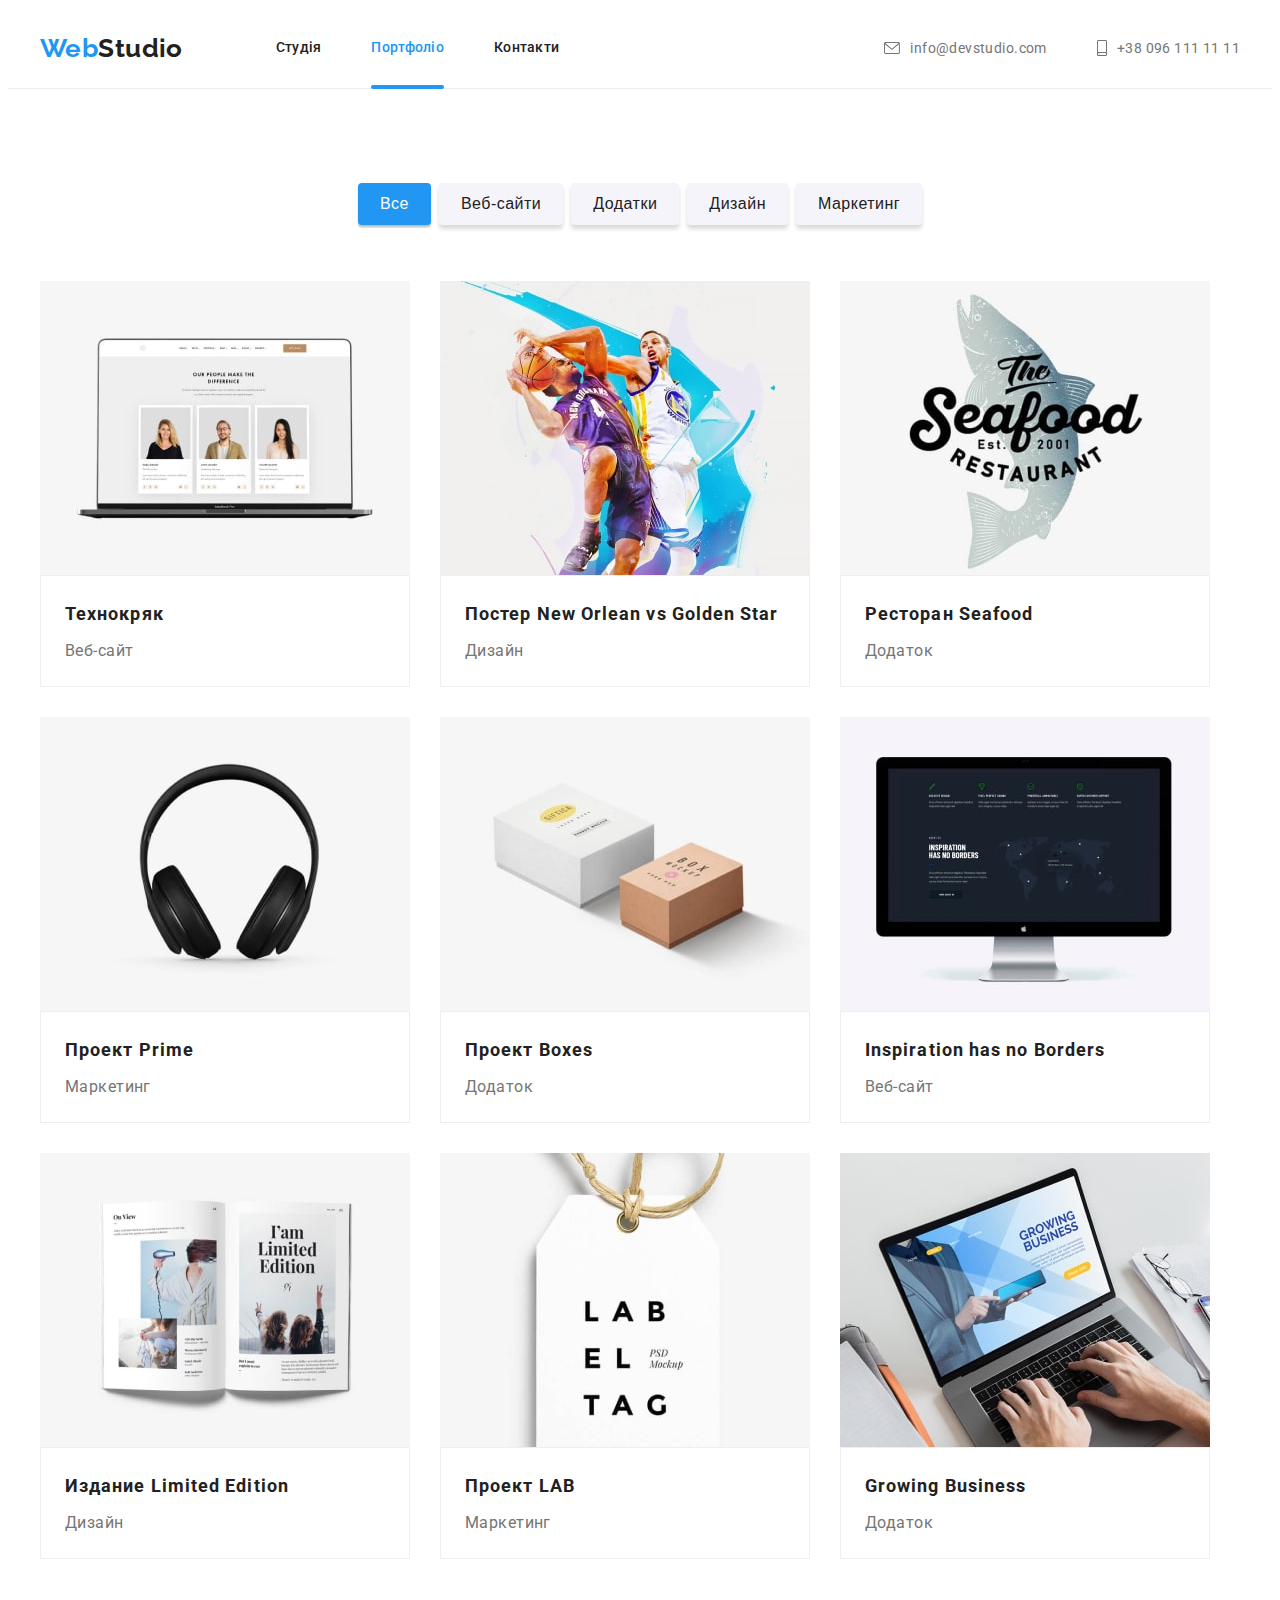
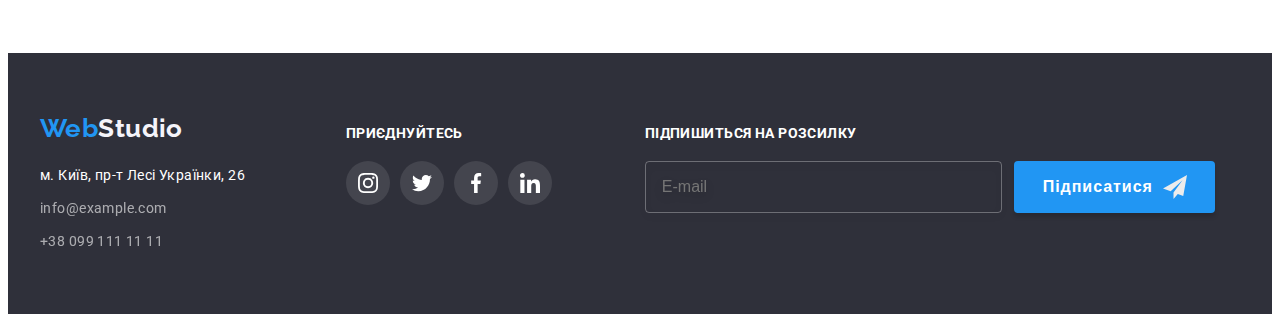
==== portfolio.html @ f73e7531 "start" ====
<!DOCTYPE html>
<html lang="uk">
<head>
    <meta charset="UTF-8">
    <meta http-equiv="X-UA-Compatible" content="IE=edge">
    <meta name="viewport" content="width=device-width, initial-scale=1.0">
    <title>Portfolio!</title>
    <link rel="preconnect" href="https://fonts.googleapis.com">
    <link rel="preconnect" href="https://fonts.gstatic.com" crossorigin>
    <link href="https://fonts.googleapis.com/css2?family=Raleway:wght@700&family=Roboto:wght@400;500;700;900&display=swap"
        rel="stylesheet">
        <link rel="stylesheet" href="https://cdnjs.cloudflare.com/ajax/libs/modern-normalize/1.1.0/modern-normalize.min.css"
            integrity="sha512-wpPYUAdjBVSE4KJnH1VR1HeZfpl1ub8YT/NKx4PuQ5NmX2tKuGu6U/JRp5y+Y8XG2tV+wKQpNHVUX03MfMFn9Q=="
            crossorigin="anonymous" referrerpolicy="no-referrer" />
    <link rel="stylesheet" href="./css/style.css">
</head>
<body>
    
<header class="header">
  <div class="container">
    <nav class="nav">
      <a href="#" class="logo">Web<span class="logo__studio">Studio</span></a>
      <ul class="link page">
        <li>
            <a href="./index.html" class="item "> Студія </a>
        </li>
        <li>
            <a href="#" class="item current"> Портфоліо </a>
        </li>
        <li>
            <a href="" class="item"> Контакти </a>
        </li>
      </ul>
    </nav>
    <ul class="contact link">
      <li>
        <a href="mailto:info@devstudio.com" class="item">
          <svg class="icon svg envelope">
            <use
              class="item-advantage"
              href="./image/svg/symbol.svg#envelope-header"
            ></use>
          </svg>
          <span>info@devstudio.com</span>
        </a>
      </li>
      <li>
        <a href="tel:+380961111111" class="item">
          <svg class="icon svg phone">
            <use
              class="item-advantage"
              href="./image/svg/symbol.svg#smartphone-header"
            ></use>
          </svg>
          <span>+38 096 111 11 11</span>
        </a>
      </li>
    </ul>
  </div>
</header>
  <main>
    <section class="section container">
      <ul class="button-list" >
                <li>
                    <button class="button button-portfolio current" type="button">Все</button>
                </li>
                <li>
                    <button class="button button-portfolio" type="button">Веб-сайти</button>
                </li>
                <li>
                    <button class="button button-portfolio" type="button">Додатки</button>
                </li>
                <li>
                    <button class="button button-portfolio" type="button">Дизайн</button>
                </li>
                <li>
                    <button class="button button-portfolio" type="button">Маркетинг</button>
                </li>   
      </ul>
            <h1 class="visually-hidden">Портфоліо</h1>
            <ul class="list portfolio-list">
                <li class="list-item">
                   <a href="#" class="portfolio-list-link item">
                      <div class="img-box"> 
                        <img src="./image/portfolio/portfolio1.jpg" alt="ноутбук з проектом" class="portfolio-img"  width="370" height="294">
                        <div class="img-overlay">
                          <p class="text-overlay">Ресурс предлагает комплексные предложения с разным уровнем функционала и сервисов. Все это позволит посетителю получить исчерпывающие сведения о компании или частном лице.</p>
                        </div>
                      </div> 
                        <div class="item-text-box">
                            <h2 class="portfolio-item-title">Технокряк</h2>
                            <p>Веб-сайт</p>
                        </div>
                   </a>
                </li>
                <li class="list-item">
                    <a href="#" class="portfolio-list-link item">
                      <div class="img-box"> 
                        <img src="./image/portfolio/portfolio2.jpg" alt="постер команди" class="portfolio-img"  width="370" height="294">
                        <div class="img-overlay">
                          <p class="text-overlay">Ресурс предлагает комплексные предложения с разным уровнем функционала и сервисов. Все это позволит посетителю получить исчерпывающие сведения о компании или частном лице.</p>
                        </div>
                      </div> 
                        
                        <div class="item-text-box">
                            <h2 class="portfolio-item-title">Постер <span lang="en">New Orlean vs Golden Star</span></h2>
                            <p>Дизайн</p>
                        </div>
                    </a>
                </li>
                <li class="list-item">
                    <a href="#" class="portfolio-list-link item">
                      <div class="img-box"> 
                        <img src="./image/portfolio/portfolio3.jpg" alt="Емблема ресторана" class="portfolio-img"  width="370" height="294">
                        <div class="img-overlay">
                          <p class="text-overlay">Ресурс предлагает комплексные предложения с разным уровнем функционала и сервисов. Все это позволит посетителю получить исчерпывающие сведения о компании или частном лице.</p>
                        </div>
                      </div> 
                        
                        <div class="item-text-box">
                            <h2 class="portfolio-item-title">Ресторан <span lang="en">Seafood</span></h2>
                            <p>Додаток</p>
                        </div>
                    </a>
                </li>
                <li class="list-item">
                    <a href="#" class="portfolio-list-link item">
                      <div class="img-box"> 
                        <img src="./image/portfolio/portfolio4.jpg" alt="навушники"  class="portfolio-img" width="370" height="294">
                        <div class="img-overlay">
                          <p class="text-overlay">Ресурс предлагает комплексные предложения с разным уровнем функционала и сервисов. Все это позволит посетителю получить исчерпывающие сведения о компании или частном лице.</p>
                        </div>
                      </div> 
                        
                        <div class="item-text-box">
                            <h2 class="portfolio-item-title">Проект <span lang="en">Prime</span></h2>
                            <p>Маркетинг</p>
                        </div>
                    </a>
                </li>
                <li class="list-item">
                    <a href="#" class="portfolio-list-link item">
                      <div class="img-box"> 
                        <img src="./image/portfolio/portfolio5.jpg" alt="приклади коробок" class="portfolio-img"  width="370" height="294">
                        <div class="img-overlay">
                          <p class="text-overlay">Ресурс предлагает комплексные предложения с разным уровнем функционала и сервисов. Все это позволит посетителю получить исчерпывающие сведения о компании или частном лице.</p>
                        </div>
                      </div> 
                        
                        <div class="item-text-box">
                            <h2 class="portfolio-item-title">Проект <span lang="en">Boxes</span></h2>
                            <p>Додаток</p>
                        </div>
                    </a>
                </li>
                <li class="list-item">
                    <a href="#" class="portfolio-list-link item">
                      <div class="img-box"> 
                        <img src="./image/portfolio/portfolio6.jpg" alt="десктоп з проектом" class="portfolio-img"  width="370" height="294">
                        <div class="img-overlay">
                          <p class="text-overlay">Ресурс предлагает комплексные предложения с разным уровнем функционала и сервисов. Все это позволит посетителю получить исчерпывающие сведения о компании или частном лице.</p>
                        </div>
                      </div> 
                        
                        <div class="item-text-box">
                            <h2 class="portfolio-item-title" lang="en">Inspiration has no Borders</h2>
                            <p>Веб-сайт</p>
                        </div>
                    </a>
                </li>
                <li class="list-item">
                    <a href="#" class="portfolio-list-link item">
                      <div class="img-box"> 
                        <img src="./image/portfolio/portfolio7.jpg" alt="розгорнутий журнал" class="portfolio-img"  width="370" height="294">
                        <div class="img-overlay">
                          <p class="text-overlay">Ресурс предлагает комплексные предложения с разным уровнем функционала и сервисов. Все это позволит посетителю получить исчерпывающие сведения о компании или частном лице.</p>
                        </div>
                      </div> 
                        
                        <div class="item-text-box">
                            <h2 class="portfolio-item-title">Издание <span lang="en">Limited Edition</span></h2>
                            <p>Дизайн</p>
                        </div>
                    </a>
                </li>
                <li class="list-item">
                    <a href="#" class="portfolio-list-link item">
                      <div class="img-box"> 
                        <img src="./image/portfolio/portfolio8.jpg" alt="Бейджик" class="portfolio-img"  width="370" height="294">
                        <div class="img-overlay">
                          <p class="text-overlay">Ресурс предлагает комплексные предложения с разным уровнем функционала и сервисов. Все это позволит посетителю получить исчерпывающие сведения о компании или частном лице.</p>
                        </div>
                      </div> 
                        
                        <div class="item-text-box">
                            <h2 class="portfolio-item-title">Проект <span lang="en">LAB</span></h2>
                            <p>Маркетинг</p>
                        </div>
                    </a>
                </li>
                <li class="list-item">
                    <a href="#" class="portfolio-list-link item">
                      <div class="img-box"> 
                        <img src="./image/portfolio/portfolio9.jpg" alt="ноутбук з проектом" class="portfolio-img"  width="370" height="294">
                        <div class="img-overlay">
                          <p class="text-overlay">Ресурс предлагает комплексные предложения с разным уровнем функционала и сервисов. Все это позволит посетителю получить исчерпывающие сведения о компании или частном лице.</p>
                        </div>
                      </div> 
                        
                        <div class="item-text-box">
                            <h2 class="portfolio-item-title" lang="en">Growing Business</h2>
                            <p>Додаток</p>
                        </div>
                    </a>
                </li>
                
            </ul>
    </section>
  </main>
   
  <footer class="footer">
    <div class="container">
      <div class="footer-contact-block">
        <a href="./index.html" class="logo"
          >Web<span class="logo__studio">Studio</span></a
        >
        <ul class="footer-list">
          <li>
            <address class="item address">
              м. Київ, пр-т Лесі Українки, 26
            </address>
          </li>
          <li>
            <a href="mailto:info@exampleo.com" class="item contact-link">
              info@example.com
            </a>
          </li>
          <li>
            <a href="tel:+380991111111" class="item contact-link">
              +38 099 111 11 11
            </a>
          </li>
        </ul>
      </div>
      <div class="footer-social">
        <p class="slogan"><em class="slogan-em">Приєднуйтесь</em></p>
        <ul class="social-list">
          <li class="social-list-item">
            <a class="social-link" href="#">
              <svg class="social-svg svg">
                <use href="./image/svg/symbol.svg#instagram"></use>
              </svg>
            </a>
          </li>
          <li>
            <a class="social-link" href="#">
              <svg class="social-svg svg">
                <use href="./image/svg/symbol.svg#twitter"></use>
              </svg>
            </a>
          </li>
          <li>
            <a class="social-link" href="#">
              <svg class="social-svg svg">
                <use href="./image/svg/symbol.svg#facebook"></use>
              </svg>
            </a>
          </li>
          <li>
            <a class="social-link" href="#">
              <svg class="social-svg svg">
                <use href="./image/svg/symbol.svg#linkedin"></use>
              </svg>
            </a>
          </li>
        </ul>
      </div>
      <form class = "subscribe" name="subscribe" action="#" autocomplete="on" novalidate>
        <label class ="slogan" for="subscribe-mail">
          <em class="slogan-em">Підпишиться на розсилку</em>
        </label>
        <div class="grow">
        <input class="subscribe--input" id="subscribe-mail" type="email" name="email" placeholder="E-mail">
        <button type="submit" class="button button--subscribe">Підписатися
          <span>
            <svg class="svg subscribe--svg">
              <use href="./image/svg/symbol.svg#icon-send"></use>
            </svg>
          </span>
        </button>
      </div>

      </form>
    </div>
  </footer>
    <script src="./js/modal.js">
    </script>
</body>
</html>
---- css/style.css ----
:root {
  /* background-color */
  --primary-bc: #e5e5e5;
  --secondary-bc: #f5f4fa;
  --hero-footer-bc: #2f303a;
  --white-in-progect: #ffffff;
  

  /* animation color */
  --primary-activ-color: #2196f3;

  /* text color */
  --primary-text-color: #212121;
  --secondary-text-color: #757575;
  --social-link: #afb1b8;
  --contact-text:rgba(0, 0, 0, 0.6);
  /* Transform /Translate */
  --primamy-transition-time:250ms;
  --cubic: cubic-bezier(0.4, 0, 0.2, 1);
  /* backdrop */
  --backdrop-bgc: rgba(0, 0, 0, 0.2);
  /* form */
  --hight-input: 40px;
 
}

h1,
h2,
h3,
p,
ul {
  margin: 0;
  padding: 0;
  border: 0;
  font-size: 100%;
  font-weight: inherit;
}

ul {
  list-style: none;
}

body {
  letter-spacing: 0.03em;
  font-family: "Roboto", sans-serif;
  font-size: 14px;
  color: var(--primary-text-color);
  background-color: var(--white-in-progect);
}

.visually-hidden {
  position: absolute;
  clip: rect(0 0 0 0);
}

.item,
.logo {
  text-decoration: none;
  color: inherit;
}

.container {
  width: 1200px;
  padding-left: 15px;
  padding-right: 15px;
  margin-left: auto;
  margin-right: auto;
}
.section {
  padding-top: 94px;
  padding-bottom: 94px;
}

.header {
  border-bottom: 1px solid #ececec;
 
}

.header > .container {
  display: flex;
}

.nav,
.header .link {
  display: flex;
  align-items: center;
}

.logo {
  font-family: "Raleway", sans-serif;
  font-weight: 700;
  font-size: 26px;
  line-height: 1.19;
  color: var(--primary-activ-color);
  margin-right: 93px;
}
.nav .logo__studio {
  color: var(--primary-text-color);
}

.nav > .link {
  font-weight: 500;
  font-size: 14px;
  line-height: 1.14;
  letter-spacing: 0.02em;
}


.item.current {
  color: var(--primary-activ-color);
  position: relative;
}
.item.current::after{
  position: absolute;
  left: 0;
  bottom: -1px;
  content: '';
  display: block;
  width: 100%;
  height: 4px;
  border-radius: 2px;
  background-color: var(--primary-activ-color);
}

.contact.link .item {
  color: var(--secondary-text-color);
}

.contact.link .item,
.link.page .item {
  display: flex;
  padding-top: 32px;
  padding-bottom: 32px;
  align-items: center;
  transition: color var(--primamy-transition-time) var(--cubic);
}

.contact.link > :not(:last-child),
.link.page > :not(:last-child) {
  margin-right: 50px;
}

.contact.link {
  margin-left: auto;
}

.svg {
  fill: currentColor;

}

.icon.phone {
  width: 10px;
  height: 16px;
}

.icon.envelope {
  width: 16px;
  height: 12px;
}

.contact.link .icon {
  margin-right: 10px;
}

.header .item:hover,
.header .item:focus,
.footer .item:hover,
.footer .item:focus {
  color: var(--primary-activ-color);
}

.hero {
  padding-top: 200px;
  padding-bottom: 200px;
  margin-left: auto;
  margin-right: auto;
  max-width: 1600px;
  height: 600px;
  background-color: #c4c4c4;
  background-image: linear-gradient(
      to right,
      rgba(47, 48, 58, 0.4),
      rgba(47, 48, 58, 0.4)
    ),
    url(../image/bg-img-hero.jpg);
  background-repeat: no-repeat;
  background-size: cover;
  background-position: center;
}

.hero,
.section-what-we-do .container,
.section-our-team .container {
  text-align: center;
}

.hero .title {
  color: var(--white-in-progect);
  font-weight: 900;
  font-size: 44px;
  line-height: 1.36;
  letter-spacing: 0.06em;
  text-transform: uppercase;
  margin-bottom: 30px;
}

.button {
  font-weight: 700;
  font-size: 16px;
  line-height: 1.88;
  letter-spacing: 0.06em;
  cursor: pointer;

  
  border-radius: 4px;
  border: none;
  text-align: center;
  box-shadow: 0px 4px 4px rgba(0, 0, 0, 0.15);
  color: var(--white-in-progect);
  background-color: var(--primary-activ-color);
}

.button--hero { 
  padding: 10px 32px;
}

.button--active{
  transition: background-color var(--primamy-transition-time) var(--cubic);
}

.button--active:hover {
  background-color: #188ce8;
  }

.list-advantage,
.list-what-we-do,
.list-our-team {
  display: flex;
}

.list-advantage > :not(:last-child),
.list-what-we-do > :not(:last-child),
.list-our-team > .list-item:not(:last-child) {
  margin-right: 30px;
}


.section-svg {
  background-color: var(--secondary-bc);
  border-radius: 4px;
  display: flex;
  justify-content: center;
  align-items: center;
  width: 270px;
  height: 120px;
  margin-bottom: 30px;
}

.list-advantage .item {
  width: 70px;
  height: 70px;
}
.list-advantage .title {
  font-weight: 700;
  line-height: 1.14;
  text-transform: uppercase;
  margin-bottom: 10px;
}

.list-advantage p {
  color: var(--secondary-text-color);
  line-height: 1.71;
}
.section-what-we-do {
  padding-top: 0;
  
}

.list-what-we-do{
  line-height: 0;
}

.list-what-we-do .list-item{
  position: relative;
  line-height: 0;
}

.section-what-we-do .text-container-description{
  position: absolute;
  bottom: 0;
  left: 0;
  width: 100%;
  height: 70px;
  display: flex;
  justify-content: center;
  align-items: center;
  background-color: rgba(47, 48, 58, 0.8);
  font-weight: 700;
  font-size: 14px;
  line-height: 1.14;
  color:var(--white-in-progect);
  text-transform: uppercase;

}



.secondary-title {
  font-weight: 700;
  font-size: 36px;
  line-height: 1.17;
  margin-bottom: 50px;
}

.section-our-team {
  background-color: var(--secondary-bc);
}

.list-our-team {
  font-weight: 500;
  font-size: 16px;
  line-height: 1.19;
}

.list-our-team > .list-item {
  background-color: var(--white-in-progect);
  box-shadow: 0px 1px 3px rgba(0, 0, 0, 0.12), 0px 1px 1px rgba(0, 0, 0, 0.14),
    0px 2px 1px rgba(0, 0, 0, 0.2);
  border-radius: 0px 0px 4px 4px;
}

.list-our-team .item-profile {
  padding-top: 30px;
  padding-bottom: 30px;
  display: flex;
  flex-direction: column;
  align-items: center;
}

.list-our-team .title {
  margin-bottom: 10px;
}

.list-our-team p {
  font-weight: 400;
  color: var(--secondary-text-color);
}
.social-list {
  display: flex;
  margin-top: 16px;
}
.social-link {
  width: 44px;
  height: 44px;
  border-radius: 50%;
  display: flex;
  justify-content: center;
  align-items: center;
}

.list-our-team .social-link {
  color: var(--social-link);
  transition: background-color var(--primamy-transition-time) var(--cubic), color var(--primamy-transition-time) var(--cubic);
 
}

.list-our-team .social-link:hover,
.list-our-team .social-link:focus{
  background-color: var(--primary-activ-color);
  color: var(--white-in-progect);
}

.social-list :not(:last-child) {
  margin-right: 10px;
}

.social-link .social-svg {
  width: 20px;
  height: 20px;
  fill: currentColor;
}
.team-img {
  display: block;
}

.customers .container {
  text-align: center;
}

.customer-list {
  display: flex;
}

.customer-item:not(:last-child) {
  margin-right: 30px;
}

.customer-item {
  color: var(--social-link);
  display: flex;
  justify-content: center;
  align-items: center;
  border: 1px solid var(--social-link);
  border-radius: 4px;
  width: 170px;
  height: 92px;
  cursor: pointer;
  transition: color var(--primamy-transition-time) var(--cubic),  border-color var(--primamy-transition-time) var(--cubic);
}

.customer-item:hover {
  color: var(--primary-activ-color);
  border-color: var(--primary-activ-color);
}

.customer-svg {
  fill: currentColor;
  width: 106px;
  height: 60px;
}

.footer {
  padding-top: 60px;
  padding-bottom: 60px;
  background-color: var(--hero-footer-bc);
}
.footer .item{
  transition: color var(--primamy-transition-time) var(--cubic);
}
.footer .container {
  display: flex;
}
.footer .logo {
  display: inline-block;
  margin-bottom: 20px;
}

.footer .logo__studio {
  color: var(--secondary-bc);
}

.footer-list {
  line-height: 1.71;
  color: var(--white-in-progect);
}

.footer-list :not(:last-child) {
  margin-bottom: 9px;
}

.item.address {
  font-style: inherit;
}

.item.contact-link {
  opacity: 0.6;
}

.footer-social {
  margin-left: 70px;
}

.slogan {
  font-weight: 700;
  font-size: 14px;
  line-height: 16px;
  text-transform: uppercase;
  color: var(--white-in-progect);
  display: block;
  margin-bottom: 20px;
  margin-top: 12px;
}

.slogan-em {
  font-style: normal;
}
.footer-social .social-link {
  color: var(--white-in-progect);
  background-color: rgba(255, 255, 255, 0.1);
  transition: background-color var(--primamy-transition-time) var(--cubic), color var(--primamy-transition-time) var(--cubic);
}

.footer-social .social-link:hover,
.footer-social .social-link:focus {
  background-color: var(--primary-activ-color);

}
/* Footer Form Style */
.subscribe{
  margin-left: 93px;
  width: 570px;
}
.grow{
  display: flex;
  flex-direction: row;
}
.subscribe--input{
  height: 50px;
  padding: 0 0 0 16px;
  background-color: transparent;
  outline: none;
  border: 1px solid rgba(255, 255, 255, 0.3);
  filter: drop-shadow(0px 4px 4px rgba(0, 0, 0, 0.15));
  border-radius: 4px;
  font-size: 16px;
  line-height: 1.25;
  flex-grow: 1;
  color: var(--contact-text);
}


.button--subscribe{
  padding: 10px 28px 10px 29px;
  margin-left: 12px;
  display: inline-flex;
  align-items: center;
  color:var(--white-in-progect);
}

.subscribe--svg{
  display: block;
  width: 24px;
  height: 24px;
  margin-left: 10px;
  fill: #ececec;
  
}

.button-list {
  display: flex;
  justify-content: center;
  margin-bottom: 56px;
}

.button-list :not(:last-child) {
  margin-right: 8px;
}

.button-portfolio {
  font-weight: 500;
  letter-spacing: 0.03em;
  color: var(--primary-text-color);
  background-color: var(--secondary-bc);
  padding: 6px 22px;
  transition: box-shadow var(--primamy-transition-time) var(--cubic);
}

.button-portfolio.current{
  color: var(--white-in-progect);
  background-color: var(--primary-activ-color);
  box-shadow: 0px 3px 1px rgba(0, 0, 0, 0.1), 0px 1px 2px rgba(0, 0, 0, 0.08),
    0px 2px 2px rgba(0, 0, 0, 0.12);
}

.button-portfolio:hover,
.button-portfolio:focus {
 
  box-shadow: 0px 3px 1px rgba(0, 0, 0, 0.1), 0px 1px 2px rgba(0, 0, 0, 0.08),
    0px 2px 2px rgba(0, 0, 0, 0.12);
}

.list.portfolio-list {
  display: flex;
  flex-wrap: wrap;
  margin-bottom: -30px;
  margin-right: -30px;
}
.img-box{
  position: relative;
  overflow: hidden;
}
.img-overlay{
  position: absolute;
  bottom: 0;
  left: 0;
  padding-left:24px;
  padding-right: 24px;
  display: flex;
  align-items: center;

  width: 100%;
  height: 100%;
  background-color:var(--primary-activ-color);
 
  transform: translateY(100%);
  transition: transform var(--primamy-transition-time) var(--cubic);
}

.img-box .img-overlay>.text-overlay{
  color: var(--white-in-progect);
  font-size: 18px;
  line-height: 1.56;
}

.portfolio-list > .list-item {
  margin-right: 30px;
  margin-bottom: 30px;
}

.portfolio-img {
  display: block;
}

.item-text-box {
  padding-left: 24px;
  padding-right: 24px;
  padding-top: 20px;
  padding-bottom: 20px;
  border: 1px solid #eeeeee;
}

.portfolio-item-title {
  font-weight: 700;
  font-size: 18px;
  line-height: 2;
  letter-spacing: 0.06em;
  margin-bottom: 4px;
}

.list.portfolio-list p {
  font-size: 16px;
  line-height: 1.88;
  color: var(--secondary-text-color);
}

.portfolio-list-link {
  display: block;
  transition: box-shadow var(--primamy-transition-time) var(--cubic);
}
.portfolio-list-link:hover,
.portfolio-list-link:focus {
  box-shadow: 0px 1px 1px rgba(0, 0, 0, 0.12), 0px 4px 4px rgba(0, 0, 0, 0.06),
    1px 4px 6px rgba(0, 0, 0, 0.16);
}

.portfolio-list-link:hover .img-overlay {
  transform: translateY(0);
}
/* baddrop */

.backdrop{
  position: fixed;
  top: 0;
  left: 0;
  bottom: 0;
  right: 0;
  
  background-color: var(--backdrop-bgc) ;
  visibility: visible;
  transform: opacity(1);
  transition: opacity var(--primamy-transition-time) var(--cubic), visibility var(--primamy-transition-time) var(--cubic);
}

.is-hidden{
  visibility: hidden;
  pointer-events: none;
  opacity: 0;
}


.backdrop .content-box{
  position: absolute;
  top: 50%;
  left:50%;
  transform: translate(-50%,-50%) scale(1);

  min-width: 528px;
  min-height: 581px;

  background-color: var(--white-in-progect);
  box-shadow: 0px 1px 3px rgba(0, 0, 0, 0.12), 0px 1px 1px rgba(0, 0, 0, 0.14), 0px 2px 1px rgba(0, 0, 0, 0.2);
  border-radius: 4px;

  transition: transform var(--primamy-transition-time) var(--cubic);
}

.backdrop.is-hidden .content-box{
  transform: translate(-50%,-50%) scale(1.1);
  
}

.backdrop--close{
  position: absolute;
  right: 8px;
  top: 8px;
  display: flex;
  justify-content: center;
  align-items: center;
  
  width: 30px;
  height: 30px;

  background: var(--white-in-progect);
  border: 1px solid rgba(0, 0, 0, 0.1);
  border-radius : 50%;
  color: #000;

  transition: color var(--primamy-transition-time) var(--cubic);
}
.backdrop--icon.svg{
  display: block;
  width: 11px;
  height: 11px;
}

.backdrop--close:hover .backdrop--icon.svg{
  color: var(--primary-activ-color);
}

/* baddrop form*/

.form{
  padding: 40px;
 
}
.form--title{
  font-weight: 700;
  font-size: 20px;
  line-height: 1.15;
  text-align: center;
  margin-bottom: 12px;
 
}
.form--fild{
  margin-bottom: 10px; 

}

.form--label{
  display: block;
  font-size: 12px;
  color: var(--secondary-text-color);
  margin-bottom: 4px;
}
.form--input-container{
  display: block;
  position: relative;
  margin-bottom: 10px;
}
.form--input-contact{
  height: var(--hight-input);
  padding-left: 42px;
  
}
.form--input{
  width: 100%;
  border: 1px solid rgba(33, 33, 33, 0.2);
  border-radius: 4px;

  font-size: 12px;
  line-height: 1.17;
  letter-spacing: 0.01em;
  outline: none;
  transition: border-color var(--primamy-transition-time) var(--cubic);
 }
 .form--input:focus+.form--svg{
  color: var(--primary-activ-color);
 }
 .form--input:focus{
  border-color: var(--primary-activ-color);
  }

 .form--textarea{
    resize: none;
    height: calc(3*var(--hight-input));
    padding: 12px 16px;
    margin-bottom: 20px;
 }
 .form--textarea::placeholder{
    color: rgba(117, 117, 117, 0.5);
 }

.form--svg{
  position: absolute;
  top: 50%;
  left: 12px;
  transform: translateY(-50%);
  width: 18px;
  height: 18px;
  transition: color var(--primamy-transition-time) var(--cubic);
}

.check{
  margin-bottom: 30px;
  margin-left: 14px;
  line-height: 1.71;
 }

 .check--label{
   display: flex;
   align-items: center;
 }
.check--input{
  -webkit-appearance: none;
  -moz-appearance: none;
   appearance: none;
   
}
.check--icon{
  display: inline-block;
  
  margin-right: 8.38px;
  width: 16px;
  height: 15px;
  border-radius: 2px;
  border: 2px solid #000000;
  box-sizing: border-box;
  box-shadow: 0px 4px 4px rgba(0, 0, 0, 0.25);
  
}

.check--input:checked+.check--icon{
  background-image: url(../image/svg/icon-check.svg);
  background-color: var(--primary-activ-color);
  border-color: var(--primary-activ-color);
  background-size: contain;
  background-origin: border-box;
  }

.form--button{
  display: block;
  margin-left: auto;
  margin-right: auto;
  padding:10px 56px;
}
.check--link{
  color: var(--primary-activ-color);
  text-decoration: underline;
}
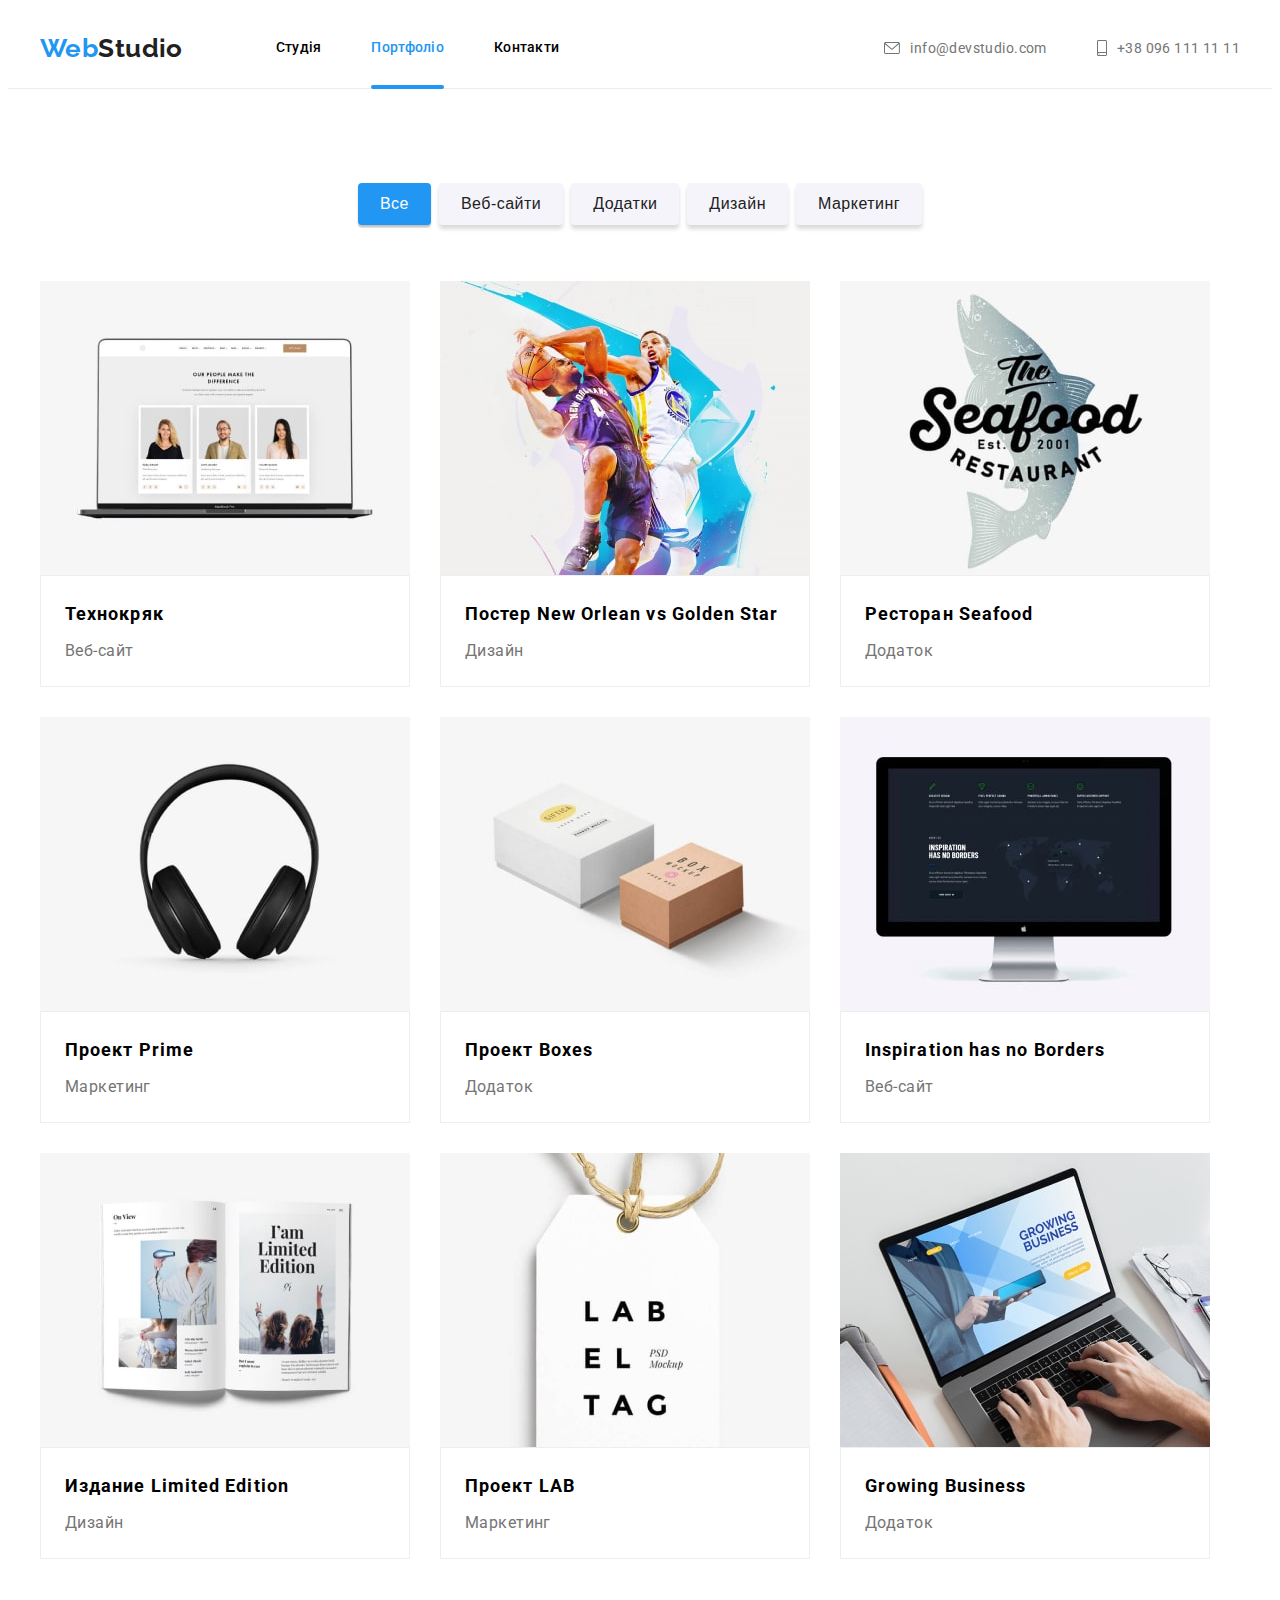
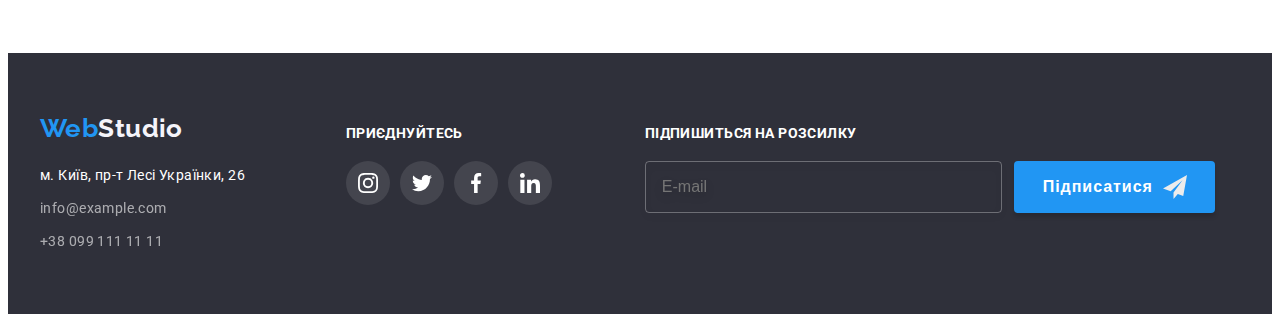
==== commit 320b528b: "Final" ====
--- a/portfolio.html
+++ b/portfolio.html
@@ -12,263 +12,268 @@
         <link rel="stylesheet" href="https://cdnjs.cloudflare.com/ajax/libs/modern-normalize/1.1.0/modern-normalize.min.css"
             integrity="sha512-wpPYUAdjBVSE4KJnH1VR1HeZfpl1ub8YT/NKx4PuQ5NmX2tKuGu6U/JRp5y+Y8XG2tV+wKQpNHVUX03MfMFn9Q=="
             crossorigin="anonymous" referrerpolicy="no-referrer" />
-    <link rel="stylesheet" href="./css/style.css">
+    <link rel="stylesheet" href="./css/main.min.css">
 </head>
 <body>
     
-<header class="header">
-  <div class="container">
-    <nav class="nav">
-      <a href="#" class="logo">Web<span class="logo__studio">Studio</span></a>
-      <ul class="link page">
-        <li>
-            <a href="./index.html" class="item "> Студія </a>
+  <header class="header">
+    <div class="container header__container">
+      <nav class="nav">
+        <a href="./index.html" class="normalize-link logo"
+          >Web<span class="logo__studio">Studio</span></a
+        >
+        <ul class="nav__item-list ">
+          <li class="nav__item">
+            <a href="./index.html" class="normalize-link nav__link "> Студія </a>
+          </li>
+          <li class="nav__item">
+            <a href="#" class="normalize-link nav__link nav__link--current"> Портфоліо </a>
+          </li>
+          <li class="nav__item">
+            <a href="" class="normalize-link nav__link"> Контакти </a>
+          </li>
+        </ul>
+      </nav>
+      <ul class="contact-list">
+        <li class="contact-list__item">
+          <a href="mailto:info@devstudio.com" class="normalize-link contact-list__link">
+            <svg class="svg svg__envelope contact-list__svg">
+              <use
+                href="./image/svg/symbol.svg#envelope-header"
+              ></use>
+            </svg>
+            <span>info@devstudio.com</span>
+          </a>
         </li>
-        <li>
-            <a href="#" class="item current"> Портфоліо </a>
-        </li>
-        <li>
-            <a href="" class="item"> Контакти </a>
+        <li class="contact-list__item">
+          <a href="tel:+380961111111" class="normalize-link contact-list__link">
+            <svg class="svg svg__phone contact-list__svg">
+              <use
+               href="./image/svg/symbol.svg#smartphone-header"
+              ></use>
+            </svg>
+            <span>+38 096 111 11 11</span>
+          </a>
         </li>
       </ul>
-    </nav>
-    <ul class="contact link">
-      <li>
-        <a href="mailto:info@devstudio.com" class="item">
-          <svg class="icon svg envelope">
-            <use
-              class="item-advantage"
-              href="./image/svg/symbol.svg#envelope-header"
-            ></use>
-          </svg>
-          <span>info@devstudio.com</span>
-        </a>
-      </li>
-      <li>
-        <a href="tel:+380961111111" class="item">
-          <svg class="icon svg phone">
-            <use
-              class="item-advantage"
-              href="./image/svg/symbol.svg#smartphone-header"
-            ></use>
-          </svg>
-          <span>+38 096 111 11 11</span>
-        </a>
-      </li>
-    </ul>
-  </div>
-</header>
+    </div>
+  </header>
+
   <main>
-    <section class="section container">
-      <ul class="button-list" >
-                <li>
-                    <button class="button button-portfolio current" type="button">Все</button>
-                </li>
-                <li>
-                    <button class="button button-portfolio" type="button">Веб-сайти</button>
-                </li>
-                <li>
-                    <button class="button button-portfolio" type="button">Додатки</button>
-                </li>
-                <li>
-                    <button class="button button-portfolio" type="button">Дизайн</button>
-                </li>
-                <li>
-                    <button class="button button-portfolio" type="button">Маркетинг</button>
-                </li>   
+
+
+    <section class="portfolio">
+      <div class="container">
+        <ul class="portfolio__nav-list" >
+          <li>
+              <button class="button portfolio__button portfolio__button-current" type="button">Все</button>
+          </li>
+          <li>
+              <button class="button portfolio__button" type="button">Веб-сайти</button>
+          </li>
+          <li>
+              <button class="button portfolio__button" type="button">Додатки</button>
+          </li>
+          <li>
+              <button class="button portfolio__button" type="button">Дизайн</button>
+          </li>
+          <li>
+              <button class="button portfolio__button" type="button">Маркетинг</button>
+          </li>   
+        </ul>
+        <h1 class="visually-hidden">Портфоліо</h1>
+        <ul class="product-list">
+          <li class="product-list__item">
+             <a href="#" class="product-list__link">
+                <div class="product-list__cover"> 
+                  <img src="./image/portfolio/portfolio1.jpg" alt="ноутбук з проектом" class="product-list__img"  width="370" height="294">
+                  <div class="product-list__overlay">
+                    <p class="product-list__text-overlay">Ресурс предлагает комплексные предложения с разным уровнем функционала и сервисов. Все это позволит посетителю получить исчерпывающие сведения о компании или частном лице.</p>
+                  </div>
+                </div> 
+                  <div class="product-list__description-cover">
+                      <h2 class="product-list__title">Технокряк</h2>
+                      <p class="product-list__description">Веб-сайт</p>
+                  </div>
+             </a>
+          </li>
+          <li class="product-list__item">
+              <a href="#" class="product-list__link">
+                <div class="product-list__cover"> 
+                  <img src="./image/portfolio/portfolio2.jpg" alt="постер команди" class="product-list__img"  width="370" height="294">
+                  <div class="product-list__overlay">
+                    <p class="product-list__text-overlay">Ресурс предлагает комплексные предложения с разным уровнем функционала и сервисов. Все это позволит посетителю получить исчерпывающие сведения о компании или частном лице.</p>
+                  </div>
+                </div> 
+                  
+                  <div class="product-list__description-cover">
+                      <h2 class="product-list__title">Постер <span lang="en">New Orlean vs Golden Star</span></h2>
+                      <p class="product-list__description">Дизайн</p>
+                  </div>
+              </a>
+          </li>
+          <li class="product-list__item">
+              <a href="#" class="product-list__link">
+                <div class="product-list__cover"> 
+                  <img src="./image/portfolio/portfolio3.jpg" alt="Емблема ресторана" class="product-list__img"  width="370" height="294">
+                  <div class="product-list__overlay">
+                    <p class="product-list__text-overlay">Ресурс предлагает комплексные предложения с разным уровнем функционала и сервисов. Все это позволит посетителю получить исчерпывающие сведения о компании или частном лице.</p>
+                  </div>
+                </div> 
+                  
+                  <div class="product-list__description-cover">
+                      <h2 class="product-list__title">Ресторан <span lang="en">Seafood</span></h2>
+                      <p class="product-list__description"> Додаток</p>
+                  </div>
+              </a>
+          </li>
+          <li class="product-list__item">
+              <a href="#" class="product-list__link">
+                <div class="product-list__cover"> 
+                  <img src="./image/portfolio/portfolio4.jpg" alt="навушники"  class="product-list__img" width="370" height="294">
+                  <div class="product-list__overlay">
+                    <p class="product-list__text-overlay">Ресурс предлагает комплексные предложения с разным уровнем функционала и сервисов. Все это позволит посетителю получить исчерпывающие сведения о компании или частном лице.</p>
+                  </div>
+                </div> 
+                  
+                  <div class="product-list__description-cover">
+                      <h2 class="product-list__title">Проект <span lang="en">Prime</span></h2>
+                      <p class="product-list__description">Маркетинг</p>
+                  </div>
+              </a>
+          </li>
+          <li class="product-list__item">
+              <a href="#" class="product-list__link">
+                <div class="product-list__cover"> 
+                  <img src="./image/portfolio/portfolio5.jpg" alt="приклади коробок" class="product-list__img"  width="370" height="294">
+                  <div class="product-list__overlay">
+                    <p class="product-list__text-overlay">Ресурс предлагает комплексные предложения с разным уровнем функционала и сервисов. Все это позволит посетителю получить исчерпывающие сведения о компании или частном лице.</p>
+                  </div>
+                </div> 
+                  
+                  <div class="product-list__description-cover">
+                      <h2 class="product-list__title">Проект <span lang="en">Boxes</span></h2>
+                      <p class="product-list__description"> Додаток</p>
+                  </div>
+              </a>
+          </li>
+          <li class="product-list__item">
+              <a href="#" class="product-list__link">
+                <div class="product-list__cover"> 
+                  <img src="./image/portfolio/portfolio6.jpg" alt="десктоп з проектом" class="product-list__img"  width="370" height="294">
+                  <div class="product-list__overlay">
+                    <p class="product-list__text-overlay">Ресурс предлагает комплексные предложения с разным уровнем функционала и сервисов. Все это позволит посетителю получить исчерпывающие сведения о компании или частном лице.</p>
+                  </div>
+                </div> 
+                  
+                  <div class="product-list__description-cover">
+                      <h2 class="product-list__title" lang="en">Inspiration has no Borders</h2>
+                      <p  class="product-list__description">Веб-сайт</p>
+                  </div>
+              </a>
+          </li>
+          <li class="product-list__item">
+              <a href="#" class="product-list__link">
+                <div class="product-list__cover"> 
+                  <img src="./image/portfolio/portfolio7.jpg" alt="розгорнутий журнал" class="product-list__img"  width="370" height="294">
+                  <div class="product-list__overlay">
+                    <p class="product-list__text-overlay">Ресурс предлагает комплексные предложения с разным уровнем функционала и сервисов. Все это позволит посетителю получить исчерпывающие сведения о компании или частном лице.</p>
+                  </div>
+                </div> 
+                  
+                  <div class="product-list__description-cover">
+                      <h2 class="product-list__title">Издание <span lang="en">Limited Edition</span></h2>
+                      <p class="product-list__description">Дизайн</p>
+                  </div>
+              </a>
+          </li>
+          <li class="product-list__item">
+              <a href="#" class="product-list__link">
+                <div class="product-list__cover"> 
+                  <img src="./image/portfolio/portfolio8.jpg" alt="Бейджик" class="product-list__img" width="370" height="294">
+                  <div class="product-list__overlay">
+                    <p class="product-list__text-overlay">Ресурс предлагает комплексные предложения с разным уровнем функционала и сервисов. Все это позволит посетителю получить исчерпывающие сведения о компании или частном лице.</p>
+                  </div>
+                </div> 
+                  
+                  <div class="product-list__description-cover">
+                      <h2 class="product-list__title">Проект <span lang="en">LAB</span></h2>
+                      <p class="product-list__description">Маркетинг</p>
+                  </div>
+              </a>
+          </li>
+          <li class="product-list__item">
+              <a href="#" class="product-list__link">
+                <div class="product-list__cover"> 
+                  <img src="./image/portfolio/portfolio9.jpg" alt="ноутбук з проектом" class="product-list__img"  width="370" height="294">
+                  <div class="product-list__overlay">
+                    <p class="product-list__text-overlay">Ресурс предлагает комплексные предложения с разным уровнем функционала и сервисов. Все это позволит посетителю получить исчерпывающие сведения о компании или частном лице.</p>
+                  </div>
+                </div> 
+                  
+                  <div class="product-list__description-cover">
+                      <h2 class="product-list__title" lang="en">Growing Business</h2>
+                      <p  class="product-list__description">Додаток</p>
+                  </div>
+              </a>
+          </li>
+          
       </ul>
-            <h1 class="visually-hidden">Портфоліо</h1>
-            <ul class="list portfolio-list">
-                <li class="list-item">
-                   <a href="#" class="portfolio-list-link item">
-                      <div class="img-box"> 
-                        <img src="./image/portfolio/portfolio1.jpg" alt="ноутбук з проектом" class="portfolio-img"  width="370" height="294">
-                        <div class="img-overlay">
-                          <p class="text-overlay">Ресурс предлагает комплексные предложения с разным уровнем функционала и сервисов. Все это позволит посетителю получить исчерпывающие сведения о компании или частном лице.</p>
-                        </div>
-                      </div> 
-                        <div class="item-text-box">
-                            <h2 class="portfolio-item-title">Технокряк</h2>
-                            <p>Веб-сайт</p>
-                        </div>
-                   </a>
-                </li>
-                <li class="list-item">
-                    <a href="#" class="portfolio-list-link item">
-                      <div class="img-box"> 
-                        <img src="./image/portfolio/portfolio2.jpg" alt="постер команди" class="portfolio-img"  width="370" height="294">
-                        <div class="img-overlay">
-                          <p class="text-overlay">Ресурс предлагает комплексные предложения с разным уровнем функционала и сервисов. Все это позволит посетителю получить исчерпывающие сведения о компании или частном лице.</p>
-                        </div>
-                      </div> 
-                        
-                        <div class="item-text-box">
-                            <h2 class="portfolio-item-title">Постер <span lang="en">New Orlean vs Golden Star</span></h2>
-                            <p>Дизайн</p>
-                        </div>
-                    </a>
-                </li>
-                <li class="list-item">
-                    <a href="#" class="portfolio-list-link item">
-                      <div class="img-box"> 
-                        <img src="./image/portfolio/portfolio3.jpg" alt="Емблема ресторана" class="portfolio-img"  width="370" height="294">
-                        <div class="img-overlay">
-                          <p class="text-overlay">Ресурс предлагает комплексные предложения с разным уровнем функционала и сервисов. Все это позволит посетителю получить исчерпывающие сведения о компании или частном лице.</p>
-                        </div>
-                      </div> 
-                        
-                        <div class="item-text-box">
-                            <h2 class="portfolio-item-title">Ресторан <span lang="en">Seafood</span></h2>
-                            <p>Додаток</p>
-                        </div>
-                    </a>
-                </li>
-                <li class="list-item">
-                    <a href="#" class="portfolio-list-link item">
-                      <div class="img-box"> 
-                        <img src="./image/portfolio/portfolio4.jpg" alt="навушники"  class="portfolio-img" width="370" height="294">
-                        <div class="img-overlay">
-                          <p class="text-overlay">Ресурс предлагает комплексные предложения с разным уровнем функционала и сервисов. Все это позволит посетителю получить исчерпывающие сведения о компании или частном лице.</p>
-                        </div>
-                      </div> 
-                        
-                        <div class="item-text-box">
-                            <h2 class="portfolio-item-title">Проект <span lang="en">Prime</span></h2>
-                            <p>Маркетинг</p>
-                        </div>
-                    </a>
-                </li>
-                <li class="list-item">
-                    <a href="#" class="portfolio-list-link item">
-                      <div class="img-box"> 
-                        <img src="./image/portfolio/portfolio5.jpg" alt="приклади коробок" class="portfolio-img"  width="370" height="294">
-                        <div class="img-overlay">
-                          <p class="text-overlay">Ресурс предлагает комплексные предложения с разным уровнем функционала и сервисов. Все это позволит посетителю получить исчерпывающие сведения о компании или частном лице.</p>
-                        </div>
-                      </div> 
-                        
-                        <div class="item-text-box">
-                            <h2 class="portfolio-item-title">Проект <span lang="en">Boxes</span></h2>
-                            <p>Додаток</p>
-                        </div>
-                    </a>
-                </li>
-                <li class="list-item">
-                    <a href="#" class="portfolio-list-link item">
-                      <div class="img-box"> 
-                        <img src="./image/portfolio/portfolio6.jpg" alt="десктоп з проектом" class="portfolio-img"  width="370" height="294">
-                        <div class="img-overlay">
-                          <p class="text-overlay">Ресурс предлагает комплексные предложения с разным уровнем функционала и сервисов. Все это позволит посетителю получить исчерпывающие сведения о компании или частном лице.</p>
-                        </div>
-                      </div> 
-                        
-                        <div class="item-text-box">
-                            <h2 class="portfolio-item-title" lang="en">Inspiration has no Borders</h2>
-                            <p>Веб-сайт</p>
-                        </div>
-                    </a>
-                </li>
-                <li class="list-item">
-                    <a href="#" class="portfolio-list-link item">
-                      <div class="img-box"> 
-                        <img src="./image/portfolio/portfolio7.jpg" alt="розгорнутий журнал" class="portfolio-img"  width="370" height="294">
-                        <div class="img-overlay">
-                          <p class="text-overlay">Ресурс предлагает комплексные предложения с разным уровнем функционала и сервисов. Все это позволит посетителю получить исчерпывающие сведения о компании или частном лице.</p>
-                        </div>
-                      </div> 
-                        
-                        <div class="item-text-box">
-                            <h2 class="portfolio-item-title">Издание <span lang="en">Limited Edition</span></h2>
-                            <p>Дизайн</p>
-                        </div>
-                    </a>
-                </li>
-                <li class="list-item">
-                    <a href="#" class="portfolio-list-link item">
-                      <div class="img-box"> 
-                        <img src="./image/portfolio/portfolio8.jpg" alt="Бейджик" class="portfolio-img"  width="370" height="294">
-                        <div class="img-overlay">
-                          <p class="text-overlay">Ресурс предлагает комплексные предложения с разным уровнем функционала и сервисов. Все это позволит посетителю получить исчерпывающие сведения о компании или частном лице.</p>
-                        </div>
-                      </div> 
-                        
-                        <div class="item-text-box">
-                            <h2 class="portfolio-item-title">Проект <span lang="en">LAB</span></h2>
-                            <p>Маркетинг</p>
-                        </div>
-                    </a>
-                </li>
-                <li class="list-item">
-                    <a href="#" class="portfolio-list-link item">
-                      <div class="img-box"> 
-                        <img src="./image/portfolio/portfolio9.jpg" alt="ноутбук з проектом" class="portfolio-img"  width="370" height="294">
-                        <div class="img-overlay">
-                          <p class="text-overlay">Ресурс предлагает комплексные предложения с разным уровнем функционала и сервисов. Все это позволит посетителю получить исчерпывающие сведения о компании или частном лице.</p>
-                        </div>
-                      </div> 
-                        
-                        <div class="item-text-box">
-                            <h2 class="portfolio-item-title" lang="en">Growing Business</h2>
-                            <p>Додаток</p>
-                        </div>
-                    </a>
-                </li>
-                
-            </ul>
+      </div>
     </section>
   </main>
    
   <footer class="footer">
-    <div class="container">
-      <div class="footer-contact-block">
-        <a href="./index.html" class="logo"
-          >Web<span class="logo__studio">Studio</span></a
+    <div class="container footer__container">
+      <div class="footer__contact">
+        <a href="./index.html" class="logo footer__logo"
+          >Web<span class="footer__logo-color">Studio</span></a
         >
-        <ul class="footer-list">
-          <li>
-            <address class="item address">
+        <ul class="footer__contact-list">
+          <li>
+            <address class="footer__address">
               м. Київ, пр-т Лесі Українки, 26
             </address>
           </li>
           <li>
-            <a href="mailto:info@exampleo.com" class="item contact-link">
+            <a href="mailto:info@exampleo.com" class="normalize-link footer__contact-link">
               info@example.com
             </a>
           </li>
           <li>
-            <a href="tel:+380991111111" class="item contact-link">
+            <a href="tel:+380991111111" class="normalize-link footer__contact-link">
               +38 099 111 11 11
             </a>
           </li>
         </ul>
       </div>
-      <div class="footer-social">
-        <p class="slogan"><em class="slogan-em">Приєднуйтесь</em></p>
+      <div class="subscribe-social">
+        <p class="slogan"><em class="slogan__text-normalise">Приєднуйтесь</em></p>
         <ul class="social-list">
-          <li class="social-list-item">
-            <a class="social-link" href="#">
-              <svg class="social-svg svg">
+          <li>
+            <a class="normalize-link social-list__link subscribe-social__link" href="#">
+              <svg class="svg social-list__svg">
                 <use href="./image/svg/symbol.svg#instagram"></use>
               </svg>
             </a>
           </li>
           <li>
-            <a class="social-link" href="#">
-              <svg class="social-svg svg">
+            <a class="normalize-link social-list__link subscribe-social__link" href="#">
+              <svg class="svg social-list__svg">
                 <use href="./image/svg/symbol.svg#twitter"></use>
               </svg>
             </a>
           </li>
           <li>
-            <a class="social-link" href="#">
-              <svg class="social-svg svg">
+            <a class="normalize-link social-list__link subscribe-social__link" href="#">
+              <svg class="svg social-list__svg">
                 <use href="./image/svg/symbol.svg#facebook"></use>
               </svg>
             </a>
           </li>
           <li>
-            <a class="social-link" href="#">
-              <svg class="social-svg svg">
+            <a class="normalize-link social-list__link subscribe-social__link" href="#">
+              <svg class="svg social-list__svg">
                 <use href="./image/svg/symbol.svg#linkedin"></use>
               </svg>
             </a>
@@ -276,19 +281,19 @@
         </ul>
       </div>
       <form class = "subscribe" name="subscribe" action="#" autocomplete="on" novalidate>
-        <label class ="slogan" for="subscribe-mail">
-          <em class="slogan-em">Підпишиться на розсилку</em>
+        <label class ="slogan" for="subscribe-email">
+          <em class="slogan__text-normalise">Підпишиться на розсилку</em>
         </label>
-        <div class="grow">
-        <input class="subscribe--input" id="subscribe-mail" type="email" name="email" placeholder="E-mail">
-        <button type="submit" class="button button--subscribe">Підписатися
-          <span>
-            <svg class="svg subscribe--svg">
-              <use href="./image/svg/symbol.svg#icon-send"></use>
-            </svg>
-          </span>
-        </button>
-      </div>
+        <div class="subscribe__cover">
+          <input class="subscribe__input" id="subscribe-email" type="email" name="email" placeholder="E-mail">
+          <button type="submit" class="button subscribe__button">Підписатися
+            <span>
+              <svg class="svg subscribe__svg">
+                <use href="./image/svg/symbol.svg#icon-send"></use>
+              </svg>
+            </span>
+          </button>
+        </div>
 
       </form>
     </div>
--- a/css/main.min.css
+++ b/css/main.min.css
@@ -0,0 +1,2 @@
+.social-list,.nav__item-list,.contact-list,.advantage__list,.directions__gallery,.directions__caption,.members,.customer__list,.footer__contact-list,.portfolio__nav-list,.product-list{list-style:none;margin:0;padding:0;border:0;font-size:inherit;font-weight:inherit}.social-list__link,.logo,.nav__link,.contact-list__link,.footer__address,.footer__contact-link,.product-list__link{text-decoration:none;color:inherit}.nav,.nav__link,.contact-list__link,.check__label,.product-list__overlay{display:-webkit-box;display:-ms-flexbox;display:flex;-webkit-box-align:center;-ms-flex-align:center;align-items:center}.members{display:-webkit-box;display:-ms-flexbox;display:flex}.members>:not(:last-child){margin-right:30px}.hero{padding-top:94px;padding-bottom:94px}.advantage{padding-top:94px;padding-bottom:94px}.directions{padding-top:94px;padding-bottom:94px}.team{padding-top:94px;padding-bottom:94px}.customer{padding-top:94px;padding-bottom:94px}.portfolio{padding-top:94px;padding-bottom:94px}h1,h2,h3,p{margin:0;padding:0;border:0;font-size:100%;font-weight:inherit}body{letter-spacing:0.03em;font-family:"Roboto", sans-serif;font-size:14px;color:var(--primary-text-color);background-color:var(--white-in-progect)}.visually-hidden{position:absolute;clip:rect(0 0 0 0)}.container{width:1200px;padding-left:15px;padding-right:15px;margin-left:auto;margin-right:auto}.hero,.directions,.team,.customer{text-align:center}.button{font-weight:700;font-size:16px;line-height:1.88;letter-spacing:0.06em;cursor:pointer;border-radius:4px;border:none;text-align:center;-webkit-box-shadow:0px 4px 4px rgba(0,0,0,0.15);box-shadow:0px 4px 4px rgba(0,0,0,0.15);color:#fff;background-color:#2196f3}.secondary-title{font-weight:700;font-size:36px;line-height:1.17;margin-bottom:50px}.svg{fill:currentColor}.is-hidden{visibility:hidden;pointer-events:none;opacity:0}.social-list{display:-webkit-box;display:-ms-flexbox;display:flex;display:flex;margin-top:16px}.social-list>:not(:last-child){margin-right:10px}.social-list__link{display:-webkit-box;display:-ms-flexbox;display:flex;-webkit-box-pack:center;-ms-flex-pack:center;justify-content:center;-webkit-box-align:center;-ms-flex-align:center;align-items:center;width:44px;height:44px;border-radius:50%;color:#afb1b8;-webkit-transition:background-color 250ms cubic-bezier(0.4, 0, 0.2, 1),color 250ms cubic-bezier(0.4, 0, 0.2, 1);transition:background-color 250ms cubic-bezier(0.4, 0, 0.2, 1),color 250ms cubic-bezier(0.4, 0, 0.2, 1)}.social-list__link:hover,.social-list__link:focus{background-color:#2196f3;color:#fff}.social-list__svg{width:20px;height:20px}.header{border-bottom:1px solid #ececec}.header__container{display:-webkit-box;display:-ms-flexbox;display:flex}.logo{display:inline-block;font-family:"Raleway", sans-serif;font-weight:700;font-size:26px;line-height:1.19;color:#2196f3;margin-right:93px}.logo__studio{color:#212121}.nav__item-list{display:-webkit-box;display:-ms-flexbox;display:flex;-webkit-box-align:center;-ms-flex-align:center;align-items:center;font-weight:500;font-size:14px;line-height:1.14;letter-spacing:0.02em}.nav__item-list>:not(:last-child){margin-right:50px}.nav__link--current{color:#2196f3;position:relative}.nav__link--current::after{content:'';position:absolute;left:0;bottom:-1px;display:block;width:100%;height:4px;border-radius:2px;background-color:#2196f3}.nav__link,.contact-list__link{padding-top:32px;padding-bottom:32px;-webkit-transition:color 250ms cubic-bezier(0.4, 0, 0.2, 1);transition:color 250ms cubic-bezier(0.4, 0, 0.2, 1)}.nav__link:hover,.nav__link:focus,.contact-list__link:hover,.contact-list__link:focus{color:#2196f3}.contact-list{display:-webkit-box;display:-ms-flexbox;display:flex;-webkit-box-align:center;-ms-flex-align:center;align-items:center;margin-left:auto}.contact-list>:not(:last-child){margin-right:50px}.contact-list__link{color:#757575}.contact-list__svg{margin-right:10px}.svg{fill:currentColor}.svg__phone{width:10px;height:16px}.svg__envelope{width:16px;height:12px}.hero{padding-top:200px;padding-bottom:200px;margin-left:auto;margin-right:auto;max-width:1600px;height:600px;background-color:#c4c4c4;background-image:-webkit-gradient(linear, left top, right top, from(rgba(47,48,58,0.4)), to(rgba(47,48,58,0.4))),url(../image/bg-img-hero.jpg);background-image:linear-gradient(to right, rgba(47,48,58,0.4), rgba(47,48,58,0.4)),url(../image/bg-img-hero.jpg);background-repeat:no-repeat;background-size:cover;background-position:center}.hero__title{color:#fff;font-weight:900;font-size:44px;line-height:1.36;letter-spacing:0.06em;text-transform:uppercase;margin-bottom:30px}.hero__button{padding:10px 32px}.hero__button--active{-webkit-transition:background-color 250ms cubic-bezier(0.4, 0, 0.2, 1);transition:background-color 250ms cubic-bezier(0.4, 0, 0.2, 1)}.hero__button--active:hover{background-color:#188ce8}.advantage__list{display:-webkit-box;display:-ms-flexbox;display:flex}.advantage__list>:not(:last-child){margin-right:30px}.advantage__svg-cover{display:-webkit-box;display:-ms-flexbox;display:flex;-webkit-box-pack:center;-ms-flex-pack:center;justify-content:center;-webkit-box-align:center;-ms-flex-align:center;align-items:center;margin-bottom:30px;width:270px;height:120px;background-color:#f5f4fa;border-radius:4px}.advantage__svg{width:70px;height:70px}.advantage__title{font-weight:700;line-height:1.14;text-transform:uppercase;margin-bottom:10px}.advantage__description{color:#757575;line-height:1.71}.directions{padding-top:0}.directions__gallery{display:-webkit-box;display:-ms-flexbox;display:flex}.directions__gallery>:not(:last-child){margin-right:30px}.directions__gallery{line-height:0}.directions__item{position:relative;line-height:0}.directions__caption{position:absolute;bottom:0;left:0;display:-webkit-box;display:-ms-flexbox;display:flex;-webkit-box-pack:center;-ms-flex-pack:center;justify-content:center;-webkit-box-align:center;-ms-flex-align:center;align-items:center;width:100%;height:70px;background-color:rgba(47,48,58,0.8);font-weight:700;font-size:14px;line-height:1.14;color:#fff;text-transform:uppercase}.team{background-color:#f5f4fa}.members{font-weight:500;font-size:16px;line-height:1.19}.members__card{background-color:#fff;-webkit-box-shadow:0px 1px 3px rgba(0,0,0,0.12),0px 1px 1px rgba(0,0,0,0.14),0px 2px 1px rgba(0,0,0,0.2);box-shadow:0px 1px 3px rgba(0,0,0,0.12),0px 1px 1px rgba(0,0,0,0.14),0px 2px 1px rgba(0,0,0,0.2);border-radius:0px 0px 4px 4px}.members__cover{padding-top:30px;padding-bottom:30px;display:-webkit-box;display:-ms-flexbox;display:flex;-webkit-box-orient:vertical;-webkit-box-direction:normal;-ms-flex-direction:column;flex-direction:column;-webkit-box-align:center;-ms-flex-align:center;align-items:center}.members__name{margin-bottom:10px}.members__position{font-weight:400;color:#757575}.members__img{display:block}.customer__list{display:-webkit-box;display:-ms-flexbox;display:flex}.customer__list>:not(:last-child){margin-right:30px}.customer__item{display:-webkit-box;display:-ms-flexbox;display:flex;-webkit-box-pack:center;-ms-flex-pack:center;justify-content:center;-webkit-box-align:center;-ms-flex-align:center;align-items:center;color:#afb1b8;border:1px solid #afb1b8;border-radius:4px;width:170px;height:92px;cursor:pointer;-webkit-transition:color 250ms cubic-bezier(0.4, 0, 0.2, 1),border-color 250ms cubic-bezier(0.4, 0, 0.2, 1);transition:color 250ms cubic-bezier(0.4, 0, 0.2, 1),border-color 250ms cubic-bezier(0.4, 0, 0.2, 1)}.customer__item:hover{color:#2196f3;border-color:#2196f3}.customer__svg{width:106px;height:60px;fill:currentColor}.slogan{font-weight:700;font-size:14px;line-height:16px;text-transform:uppercase;color:#fff;display:block;margin-bottom:20px;margin-top:12px}.slogan__text-normalise{font-style:normal}.footer{padding-top:60px;padding-bottom:60px;background-color:#2f303a}.footer__container{display:-webkit-box;display:-ms-flexbox;display:flex}.footer__logo{margin-bottom:20px}.footer__logo-color{color:#f5f4fa}.footer__contact-list{line-height:1.71;color:#fff}.footer__contact-list :not(:last-child){margin-bottom:9px}.footer__address,.footer__contact-link{-webkit-transition:color 250ms cubic-bezier(0.4, 0, 0.2, 1);transition:color 250ms cubic-bezier(0.4, 0, 0.2, 1)}.footer__address:hover,.footer__address:focus,.footer__contact-link:hover,.footer__contact-link:focus{color:#2196f3}.footer__address{font-style:inherit}.footer__contact-link{opacity:0.6}.subscribe-social{margin-left:70px}.subscribe-social__link{color:#fff;background-color:rgba(255,255,255,0.1)}.subscribe{margin-left:93px;width:570px}.subscribe__cover{display:-webkit-box;display:-ms-flexbox;display:flex;-webkit-box-orient:horizontal;-webkit-box-direction:normal;-ms-flex-direction:row;flex-direction:row}.subscribe__input{height:50px;padding:0 0 0 16px;background-color:transparent;outline:none;border:1px solid rgba(255,255,255,0.3);-webkit-filter:drop-shadow(0px 4px 4px rgba(0,0,0,0.15));filter:drop-shadow(0px 4px 4px rgba(0,0,0,0.15));border-radius:4px;font-size:16px;line-height:1.25;-webkit-box-flex:1;-ms-flex-positive:1;flex-grow:1;color:rgba(0,0,0,0.6)}.subscribe__button{padding:10px 28px 10px 29px;margin-left:12px;display:-webkit-inline-box;display:-ms-inline-flexbox;display:inline-flex;-webkit-box-align:center;-ms-flex-align:center;align-items:center;color:#fff}.subscribe__svg{display:block;width:24px;height:24px;margin-left:10px;fill:#ececec}.backdrop{position:fixed;top:0;left:0;bottom:0;right:0;background-color:rgba(0,0,0,0.2);visibility:visible;-webkit-transform:opacity(1);transform:opacity(1);-webkit-transition:opacity 250ms cubic-bezier(0.4, 0, 0.2, 1),visibility 250ms cubic-bezier(0.4, 0, 0.2, 1);transition:opacity 250ms cubic-bezier(0.4, 0, 0.2, 1),visibility 250ms cubic-bezier(0.4, 0, 0.2, 1)}.backdrop__content-box{position:absolute;top:50%;left:50%;-webkit-transform:translate(-50%, -50%) scale(1);transform:translate(-50%, -50%) scale(1);min-width:528px;min-height:581px;background-color:#fff;-webkit-box-shadow:0px 1px 3px rgba(0,0,0,0.12),0px 1px 1px rgba(0,0,0,0.14),0px 2px 1px rgba(0,0,0,0.2);box-shadow:0px 1px 3px rgba(0,0,0,0.12),0px 1px 1px rgba(0,0,0,0.14),0px 2px 1px rgba(0,0,0,0.2);border-radius:4px;-webkit-transition:-webkit-transform 250ms cubic-bezier(0.4, 0, 0.2, 1);transition:-webkit-transform 250ms cubic-bezier(0.4, 0, 0.2, 1);transition:transform 250ms cubic-bezier(0.4, 0, 0.2, 1);transition:transform 250ms cubic-bezier(0.4, 0, 0.2, 1), -webkit-transform 250ms cubic-bezier(0.4, 0, 0.2, 1)}.backdrop__close{position:absolute;right:8px;top:8px;display:-webkit-box;display:-ms-flexbox;display:flex;-webkit-box-pack:center;-ms-flex-pack:center;justify-content:center;-webkit-box-align:center;-ms-flex-align:center;align-items:center;width:30px;height:30px;background:#fff;border:1px solid rgba(0,0,0,0.1);border-radius:50%;color:#000;-webkit-transition:color 250ms cubic-bezier(0.4, 0, 0.2, 1);transition:color 250ms cubic-bezier(0.4, 0, 0.2, 1)}.backdrop__icon-close{display:block;width:11px;height:11px}.backdrop__close:hover .backdrop__icon-close{color:#2196f3}.backdrop.is-hidden .content-box{-webkit-transform:translate(-50%, -50%) scale(1.1);transform:translate(-50%, -50%) scale(1.1)}.customers{padding:40px}.customers__title{font-weight:700;font-size:20px;line-height:1.15;text-align:center;margin-bottom:12px}.customers__field{margin-bottom:10px}.customers__label{display:block;font-size:12px;color:#757575;margin-bottom:4px}.customers__input-cover{display:block;position:relative;margin-bottom:10px}.customers__input{height:40px;padding-left:42px;width:100%;border:1px solid rgba(33,33,33,0.2);border-radius:4px;font-size:12px;line-height:1.17;letter-spacing:0.01em;outline:none;-webkit-transition:border-color 250ms cubic-bezier(0.4, 0, 0.2, 1);transition:border-color 250ms cubic-bezier(0.4, 0, 0.2, 1)}.customers__input:focus{border-color:#2196f3}.customers__input:focus+.customers__svg{color:#2196f3}.customers__button{display:block;margin-left:auto;margin-right:auto;padding:10px 56px}.customers__svg{position:absolute;top:50%;left:12px;-webkit-transform:translateY(-50%);transform:translateY(-50%);width:18px;height:18px;-webkit-transition:color 250ms cubic-bezier(0.4, 0, 0.2, 1);transition:color 250ms cubic-bezier(0.4, 0, 0.2, 1)}.customers__textarea{resize:none;height:120px;padding:12px 16px;margin-bottom:20px}.customers__textarea::-webkit-input-placeholder{color:rgba(117,117,117,0.5)}.customers__textarea:-ms-input-placeholder{color:rgba(117,117,117,0.5)}.customers__textarea::-ms-input-placeholder{color:rgba(117,117,117,0.5)}.customers__textarea::placeholder{color:rgba(117,117,117,0.5)}.check{margin-bottom:30px;margin-left:14px;line-height:1.71}.check__icon{display:inline-block;margin-right:8.38px;width:16px;height:15px;border-radius:2px;border:2px solid #000000;-webkit-box-sizing:border-box;box-sizing:border-box;-webkit-box-shadow:0px 4px 4px rgba(0,0,0,0.25);box-shadow:0px 4px 4px rgba(0,0,0,0.25)}.check__input{-webkit-appearance:none;-moz-appearance:none;appearance:none}.check__input:checked+.check__icon{background-image:url(../image/svg/icon-check.svg);background-color:#2196f3;border-color:#2196f3;background-size:contain;background-origin:border-box}.check__user-agreement{color:#2196f3;text-decoration:underline}.portfolio__nav-list{display:-webkit-box;display:-ms-flexbox;display:flex;-webkit-box-pack:center;-ms-flex-pack:center;justify-content:center;margin-bottom:56px}.portfolio__nav-list :not(:last-child){margin-right:8px}.portfolio__button{font-weight:500;letter-spacing:0.03em;color:#212121;background-color:#f5f4fa;padding:6px 22px;-webkit-transition:-webkit-box-shadow 250ms cubic-bezier(0.4, 0, 0.2, 1);transition:-webkit-box-shadow 250ms cubic-bezier(0.4, 0, 0.2, 1);transition:box-shadow 250ms cubic-bezier(0.4, 0, 0.2, 1);transition:box-shadow 250ms cubic-bezier(0.4, 0, 0.2, 1), -webkit-box-shadow 250ms cubic-bezier(0.4, 0, 0.2, 1)}.portfolio__button:focus,.portfolio__button:hover{-webkit-box-shadow:0px 3px 1px rgba(0,0,0,0.1),0px 1px 2px rgba(0,0,0,0.08),0px 2px 2px rgba(0,0,0,0.12);box-shadow:0px 3px 1px rgba(0,0,0,0.1),0px 1px 2px rgba(0,0,0,0.08),0px 2px 2px rgba(0,0,0,0.12)}.portfolio__button-current{color:#fff;background-color:#2196f3;-webkit-box-shadow:0px 3px 1px rgba(0,0,0,0.1),0px 1px 2px rgba(0,0,0,0.08),0px 2px 2px rgba(0,0,0,0.12);box-shadow:0px 3px 1px rgba(0,0,0,0.1),0px 1px 2px rgba(0,0,0,0.08),0px 2px 2px rgba(0,0,0,0.12)}.product-list{display:-webkit-box;display:-ms-flexbox;display:flex;-ms-flex-wrap:wrap;flex-wrap:wrap;margin-bottom:-30px;margin-right:-30px}.product-list__cover{position:relative;overflow:hidden}.product-list__overlay{position:absolute;bottom:0;left:0;padding-left:24px;padding-right:24px;width:100%;height:100%;background-color:#2196f3;-webkit-transform:translateY(100%);transform:translateY(100%);-webkit-transition:-webkit-transform 250ms cubic-bezier(0.4, 0, 0.2, 1);transition:-webkit-transform 250ms cubic-bezier(0.4, 0, 0.2, 1);transition:transform 250ms cubic-bezier(0.4, 0, 0.2, 1);transition:transform 250ms cubic-bezier(0.4, 0, 0.2, 1), -webkit-transform 250ms cubic-bezier(0.4, 0, 0.2, 1)}.product-list__text-overlay{color:#fff;font-size:18px;line-height:1.56}.product-list__item{margin-right:30px;margin-bottom:30px}.product-list__img{display:block}.product-list__description-cover{padding-left:24px;padding-right:24px;padding-top:20px;padding-bottom:20px;border:1px solid #eeeeee}.product-list__title{font-weight:700;font-size:18px;line-height:2;letter-spacing:0.06em;margin-bottom:4px}.product-list__description{font-size:16px;line-height:1.88;color:#757575}.product-list__link{display:block;-webkit-transition:-webkit-box-shadow 250ms cubic-bezier(0.4, 0, 0.2, 1);transition:-webkit-box-shadow 250ms cubic-bezier(0.4, 0, 0.2, 1);transition:box-shadow 250ms cubic-bezier(0.4, 0, 0.2, 1);transition:box-shadow 250ms cubic-bezier(0.4, 0, 0.2, 1), -webkit-box-shadow 250ms cubic-bezier(0.4, 0, 0.2, 1)}.product-list__link:hover,.product-list__link:focus{-webkit-box-shadow:0px 1px 1px rgba(0,0,0,0.12),0px 4px 4px rgba(0,0,0,0.06),1px 4px 6px rgba(0,0,0,0.16);box-shadow:0px 1px 1px rgba(0,0,0,0.12),0px 4px 4px rgba(0,0,0,0.06),1px 4px 6px rgba(0,0,0,0.16)}.product-list__link:hover .product-list__overlay{-webkit-transform:translateY(0);transform:translateY(0)}
+/*# sourceMappingURL=main.min.css.map */